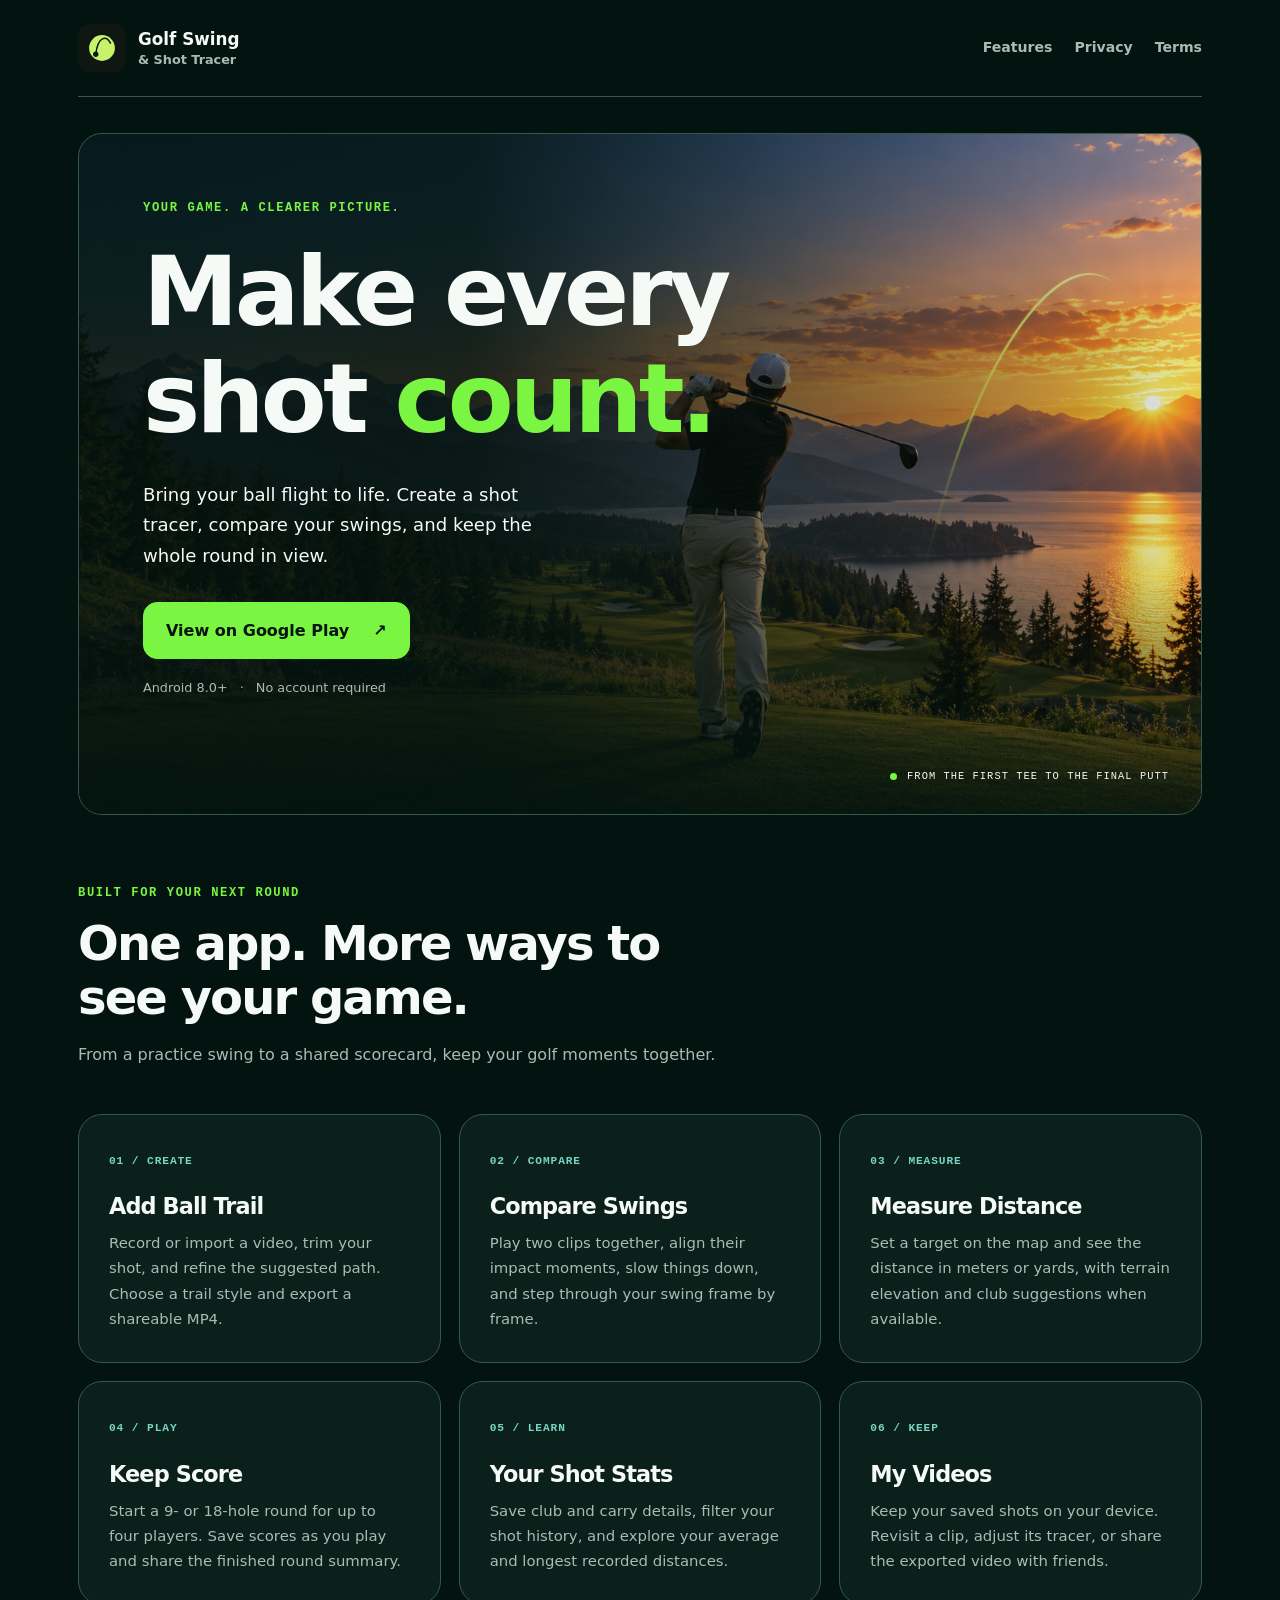
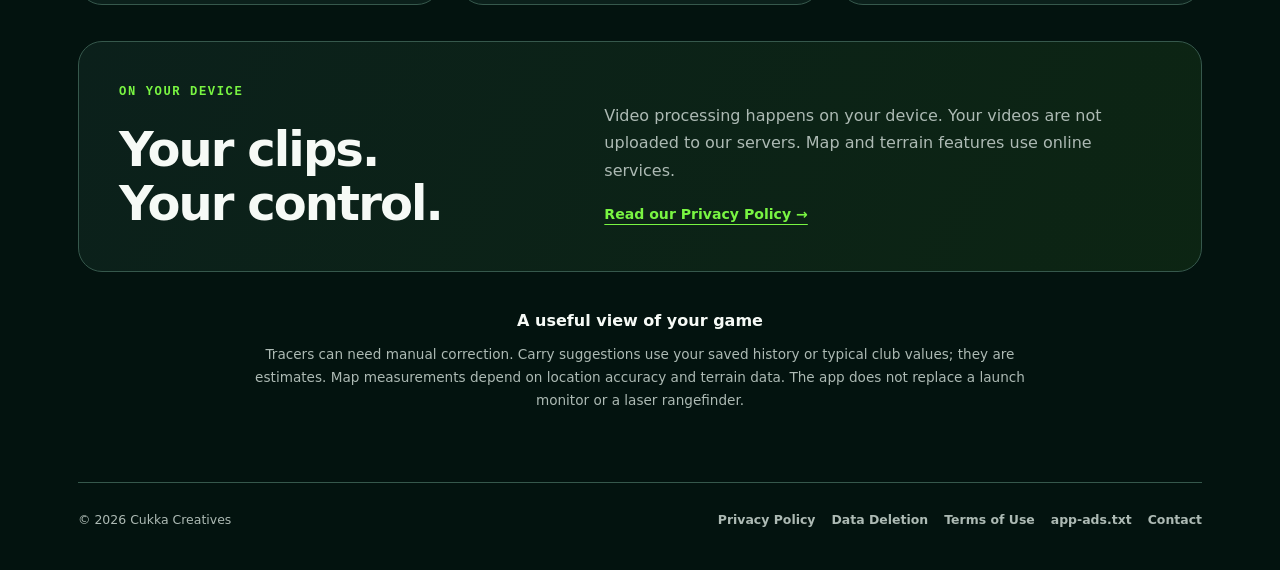
==== index.html @ a3d9badd "Add files via upload" ====
<!doctype html>
<html lang="en">
<head>
  <meta charset="utf-8" />
  <meta name="viewport" content="width=device-width, initial-scale=1" />
  <meta name="description" content="Trace your golf shots, compare swings, measure map distances, and keep your scorecard with Golf Swing &amp; Shot Tracer for Android." />
  <meta name="theme-color" content="#03130f" />
  <title>Golf Swing &amp; Shot Tracer — Make every shot count</title>
  <link rel="icon" type="image/svg+xml" href="./logo.svg" />
  <link rel="stylesheet" href="./styles.css" />
</head>
<body>
  <a class="skip-link" href="#main">Skip to content</a>
  <header class="site-header">
    <a class="brand" href="./" aria-label="Golf Swing &amp; Shot Tracer home">
      <img src="./logo.svg" alt="" width="48" height="48" />
      <span>Golf Swing <span class="brand-subtitle">&amp; Shot Tracer</span></span>
    </a>
    <nav aria-label="Main navigation">
      <a href="#features">Features</a>
      <a href="./privacy-policy.html">Privacy</a>
      <a href="./terms-of-use.html">Terms</a>
    </nav>
  </header>
  <main id="main">
    <section class="hero" aria-labelledby="hero-title">
      <div class="hero-copy">
        <p class="eyebrow">YOUR GAME. A CLEARER PICTURE.</p>
        <h1 id="hero-title">Make every<br />shot <span>count.</span></h1>
        <p class="lede">Bring your ball flight to life. Create a shot tracer, compare your swings, and keep the whole round in view.</p>
        <a class="button" href="https://play.google.com/store/apps/details?id=com.cukkacreatives.golf.shot.swing.trace">View on Google Play <span aria-hidden="true">↗</span></a>
        <p class="hero-note">Android 8.0+ <span aria-hidden="true">·</span> No account required</p>
      </div>
      <div class="hero-caption" aria-hidden="true"><span class="live-dot"></span> FROM THE FIRST TEE TO THE FINAL PUTT</div>
    </section>
    <section class="intro" aria-labelledby="features-title">
      <p class="eyebrow">BUILT FOR YOUR NEXT ROUND</p>
      <h2 id="features-title">One app. More ways to see your game.</h2>
      <p>From a practice swing to a shared scorecard, keep your golf moments together.</p>
    </section>
    <section class="feature-grid" id="features" aria-label="App features">
      <article><span class="feature-number">01 / CREATE</span><h3>Add Ball Trail</h3><p>Record or import a video, trim your shot, and refine the suggested path. Choose a trail style and export a shareable MP4.</p></article>
      <article><span class="feature-number">02 / COMPARE</span><h3>Compare Swings</h3><p>Play two clips together, align their impact moments, slow things down, and step through your swing frame by frame.</p></article>
      <article><span class="feature-number">03 / MEASURE</span><h3>Measure Distance</h3><p>Set a target on the map and see the distance in meters or yards, with terrain elevation and club suggestions when available.</p></article>
      <article><span class="feature-number">04 / PLAY</span><h3>Keep Score</h3><p>Start a 9- or 18-hole round for up to four players. Save scores as you play and share the finished round summary.</p></article>
      <article><span class="feature-number">05 / LEARN</span><h3>Your Shot Stats</h3><p>Save club and carry details, filter your shot history, and explore your average and longest recorded distances.</p></article>
      <article><span class="feature-number">06 / KEEP</span><h3>My Videos</h3><p>Keep your saved shots on your device. Revisit a clip, adjust its tracer, or share the exported video with friends.</p></article>
    </section>
    <section class="notice" aria-labelledby="privacy-title">
      <div><p class="eyebrow">ON YOUR DEVICE</p><h2 id="privacy-title">Your clips.<br />Your control.</h2></div>
      <div><p>Video processing happens on your device. Your videos are not uploaded to our servers. Map and terrain features use online services.</p><a href="./privacy-policy.html">Read our Privacy Policy <span aria-hidden="true">→</span></a></div>
    </section>
    <section class="accuracy-note" aria-labelledby="accuracy-title">
      <h2 id="accuracy-title">A useful view of your game</h2>
      <p>Tracers can need manual correction. Carry suggestions use your saved history or typical club values; they are estimates. Map measurements depend on location accuracy and terrain data. The app does not replace a launch monitor or a laser rangefinder.</p>
    </section>
  </main>
  <footer>
    <p>© 2026 Cukka Creatives</p>
    <nav aria-label="Footer navigation">
      <a href="./privacy-policy.html">Privacy Policy</a>
      <a href="./privacy-policy.html#data-deletion">Data Deletion</a>
      <a href="./terms-of-use.html">Terms of Use</a>
      <a href="./app-ads.txt">app-ads.txt</a>
      <a href="mailto:cukkacreatives@gmail.com">Contact</a>
    </nav>
  </footer>
</body>
</html>
---- styles.css ----
:root {
  color-scheme: dark;
  /* Shared palette matches the Android app's ui/theme/Color.kt. */
  --background: #03130f;
  --surface: #0b201b;
  --surface-raised: #20372c;
  --ink: #f6faf6;
  --muted: #adbab4;
  --accent: #79f542;
  --secondary: #77d5c3;
  --line: #36584c;
  --on-accent: var(--background);
  --scrim: rgb(3 19 15 / 88%);
  --scrim-light: rgb(3 19 15 / 8%);
  --accent-wash: rgb(121 245 66 / 8%);
  --radius-card: 24px;
  --radius-button: 14px;
  --radius-icon: 12px;
  --radius-pill: 999px;
  --font-body: ui-sans-serif, system-ui, -apple-system, BlinkMacSystemFont, "Segoe UI", sans-serif;
  --font-label: ui-monospace, SFMono-Regular, Menlo, Consolas, monospace;
  --font-weight-body: 400;
  --font-weight-label: 650;
  --font-weight-heading: 800;
  --content-width: 1180px;
}
* { box-sizing: border-box; }
html { background: var(--background); scroll-padding-top: 24px; }
body { max-width: var(--content-width); min-height: 100vh; margin: 0 auto; padding: 0 28px; color: var(--ink); background: var(--background); font-family: var(--font-body); font-weight: var(--font-weight-body); line-height: 1.7; }
a { color: var(--accent); text-underline-offset: 5px; }
a:hover { color: var(--secondary); }
a:focus-visible { outline: 3px solid var(--secondary); outline-offset: 5px; border-radius: var(--radius-icon); }
.skip-link { position: absolute; z-index: 10; top: 12px; left: 12px; padding: 12px 20px; background: var(--surface); transform: translateY(-180%); }
.skip-link:focus { transform: translateY(0); }
.site-header { display: flex; justify-content: space-between; align-items: center; gap: 24px; padding: 24px 0; border-bottom: 1px solid var(--line); }
.brand { display: inline-flex; gap: 12px; align-items: center; color: var(--ink); text-decoration: none; font-size: 1.05rem; font-weight: var(--font-weight-heading); line-height: 1.35; }
.brand img { display: block; border-radius: var(--radius-icon); }
.brand-subtitle { display: block; font-size: .8rem; font-weight: var(--font-weight-label); color: var(--muted); }
nav { display: flex; flex-wrap: wrap; gap: 22px; }
nav a { font-size: .88rem; font-weight: var(--font-weight-label); color: var(--muted); text-decoration: none; }
nav a:hover, nav a[aria-current="page"] { color: var(--accent); }
main { padding: 36px 0 56px; }
.hero { position: relative; isolation: isolate; display: flex; align-items: center; min-height: 650px; padding: clamp(28px, 5vw, 66px); border: 1px solid var(--line); border-radius: var(--radius-card); overflow: hidden; background: var(--surface); }
.hero::before { position: absolute; inset: 0; z-index: -2; content: ""; background: url("./hero.png") center / cover no-repeat; }
.hero::after { position: absolute; inset: 0; z-index: -1; content: ""; background: linear-gradient(90deg, var(--scrim) 0%, var(--scrim) 35%, var(--scrim-light) 100%), linear-gradient(0deg, var(--scrim), transparent 35%); }
.hero-copy { max-width: 590px; padding-bottom: 38px; }
.eyebrow { margin: 0 0 20px; color: var(--accent); font-family: var(--font-label); font-weight: var(--font-weight-label); font-size: .76rem; letter-spacing: .13em; }
h1, h2, h3 { font-weight: var(--font-weight-heading); line-height: 1.12; letter-spacing: -.04em; overflow-wrap: break-word; }
h1 { margin: 0; font-size: clamp(3.2rem, 7.5vw, 6rem); }
h1 span { color: var(--accent); }
.lede { max-width: 440px; margin: 26px 0 30px; color: var(--ink); font-size: 1.13rem; }
.button { display: inline-flex; align-items: center; justify-content: center; gap: 24px; min-height: 52px; padding: 14px 22px; border: 1px solid var(--accent); border-radius: var(--radius-button); background: var(--accent); color: var(--on-accent); text-decoration: none; font-weight: var(--font-weight-heading); }
.button:hover { background: var(--secondary); border-color: var(--secondary); color: var(--on-accent); }
.hero-note { color: var(--muted); font-size: .8rem; margin-top: 18px; }
.hero-note span { padding: 0 8px; }
.hero-caption { position: absolute; bottom: 28px; right: 32px; display: flex; align-items: center; gap: 10px; color: var(--ink); font-family: var(--font-label); font-size: .65rem; letter-spacing: .1em; }
.live-dot { width: 7px; height: 7px; flex-shrink: 0; border-radius: var(--radius-pill); background: var(--accent); }
.intro { max-width: 660px; padding: 68px 0 30px; }
.intro .eyebrow { margin-bottom: 14px; }
.intro h2 { font-size: clamp(2rem, 4vw, 3rem); margin: 0 0 16px; }
.intro p:last-child, .feature-grid p, .notice p:not(.eyebrow), .accuracy-note p { color: var(--muted); }
.feature-grid { display: grid; grid-template-columns: repeat(3, minmax(0, 1fr)); gap: 18px; }
.feature-grid article { padding: 30px; border: 1px solid var(--line); border-radius: var(--radius-card); background: var(--surface); }
.feature-number { color: var(--secondary); font-family: var(--font-label); font-size: .7rem; font-weight: var(--font-weight-label); letter-spacing: .08em; }
.feature-grid h3 { font-size: 1.4rem; margin: 22px 0 12px; }
.feature-grid p { margin: 0; font-size: .93rem; }
.notice { display: grid; grid-template-columns: minmax(0, .8fr) minmax(0, 1fr); align-items: center; gap: 40px; padding: 40px; margin-top: 36px; border: 1px solid var(--line); border-radius: var(--radius-card); background: linear-gradient(120deg, var(--surface), var(--accent-wash)); }
.notice h2 { font-size: clamp(2rem, 4vw, 3rem); margin: 0; }
.notice a { font-size: .88rem; font-weight: var(--font-weight-label); }
.accuracy-note { max-width: 820px; margin: 40px auto 0; text-align: center; }
.accuracy-note h2 { font-size: 1rem; letter-spacing: 0; }
.accuracy-note p { font-size: .85rem; }
footer { display: flex; align-items: flex-start; justify-content: space-between; gap: 24px; padding: 26px 0 40px; border-top: 1px solid var(--line); color: var(--muted); font-size: .78rem; }
footer p { margin: 0; white-space: nowrap; }
footer nav { gap: 16px; }
footer a { font-size: .78rem; }
.legal { max-width: 820px; margin: 0 auto; padding-top: 56px; padding-bottom: 64px; }
.legal h1 { font-size: clamp(2.6rem, 7vw, 4.5rem); margin-bottom: 24px; }
.legal .updated { color: var(--muted); font-size: .88rem; }
.legal h2 { margin: 36px 0 16px; padding-bottom: 12px; border-bottom: 1px solid var(--line); font-size: 1.28rem; letter-spacing: -.02em; }
.legal p, .legal li { color: var(--muted); }
.legal strong { color: var(--ink); }
.legal li + li { margin-top: 10px; }
.legal a { overflow-wrap: anywhere; }
.legal-summary { padding: 22px 26px; margin: 28px 0; background: var(--surface); border: 1px solid var(--line); border-radius: var(--radius-card); }
.legal-summary p { margin: 0; }
@media (max-width: 900px) {
  .feature-grid { grid-template-columns: repeat(2, minmax(0, 1fr)); }
  .hero::after { background: linear-gradient(90deg, var(--scrim) 0%, var(--scrim) 55%, var(--scrim-light) 100%); }
  footer { flex-direction: column; gap: 14px; }
}
@media (max-width: 600px) {
  body { padding: 0 18px; }
  .site-header { flex-direction: column; align-items: flex-start; gap: 18px; padding: 20px 0; }
  main { padding-top: 24px; }
  .hero { min-height: 580px; align-items: flex-start; padding: 34px 24px; }
  .hero-copy { padding-bottom: 48px; }
  .hero::before { background-position: 65% center; }
  .hero::after { background: linear-gradient(180deg, var(--scrim) 0%, var(--scrim) 65%, var(--scrim-light) 100%); }
  h1 { font-size: clamp(2.5rem, 11vw, 4rem); }
  .lede { font-size: 1rem; }
  .button { gap: 14px; padding: 14px 16px; font-size: .9rem; }
  .hero-caption { left: 24px; right: 24px; font-size: .58rem; }
  .intro { padding-top: 44px; }
  .feature-grid, .notice { grid-template-columns: 1fr; }
  .feature-grid article, .notice { padding: 26px; }
  .notice { gap: 16px; }
  .legal { padding-top: 34px; }
  .legal ul { padding-left: 22px; }
}
@media (prefers-reduced-motion: no-preference) {
  .button { transition: background-color 150ms ease, border-color 150ms ease; }
}
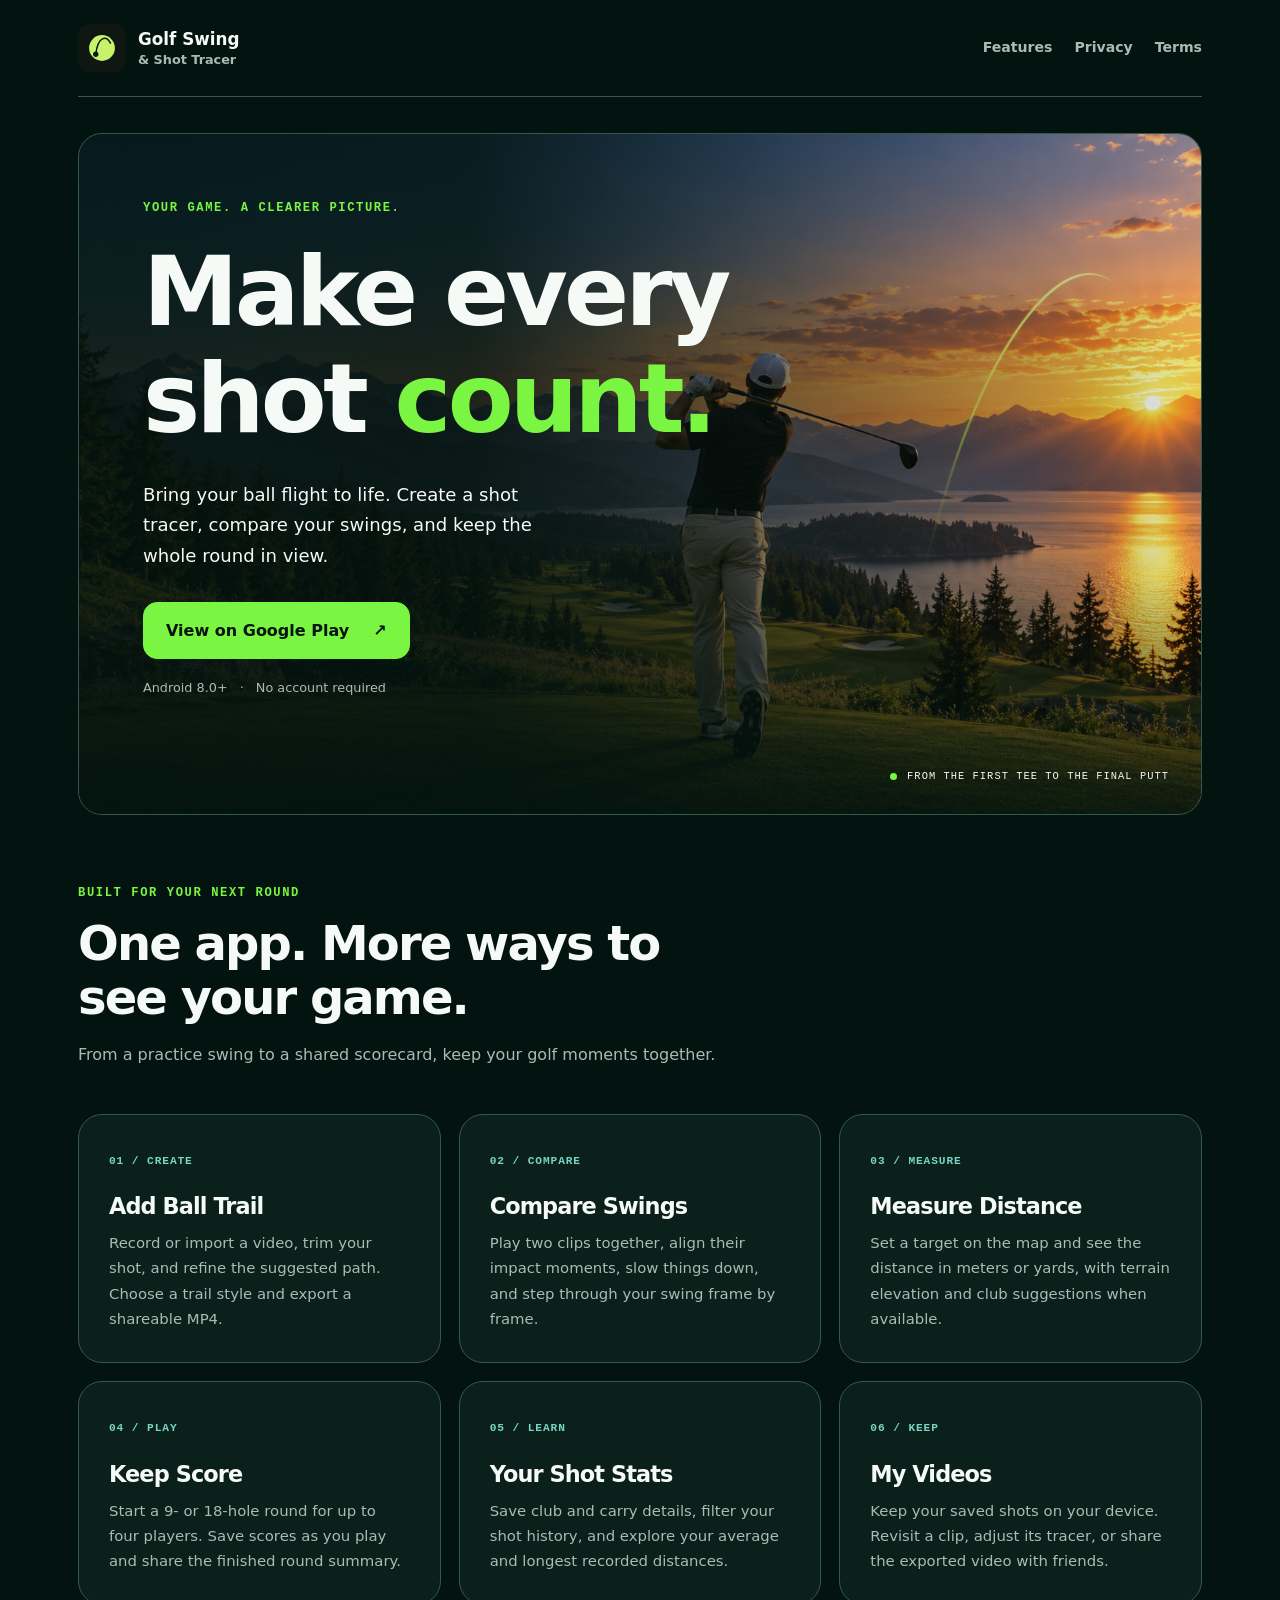
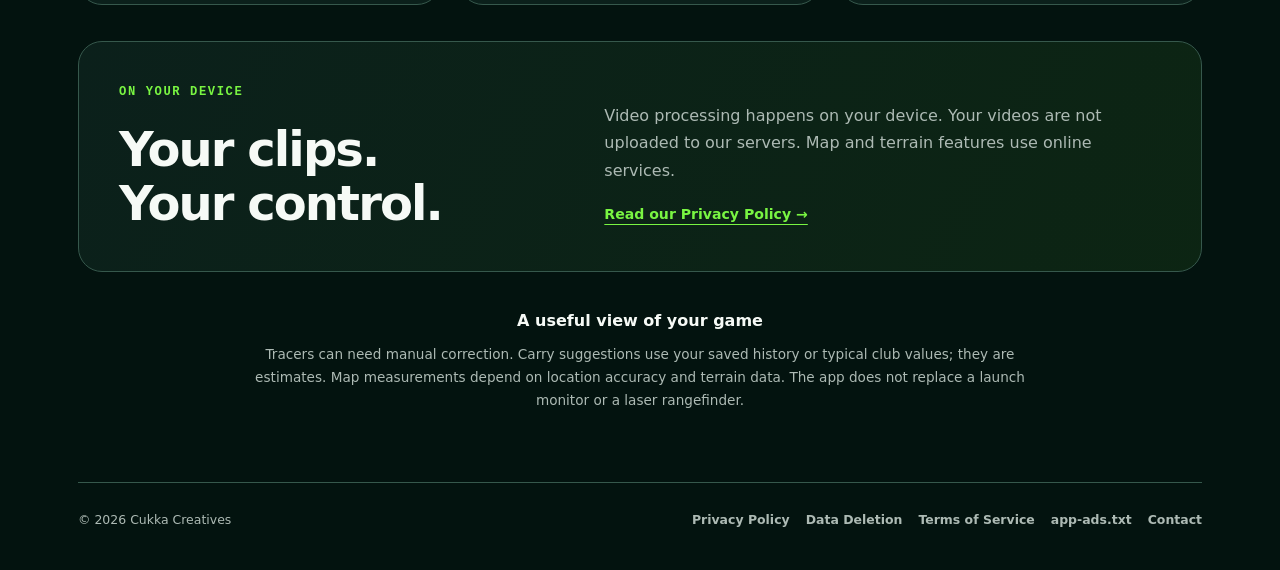
==== commit 7d044a2a: "Add files via upload" ====
--- a/index.html
+++ b/index.html
@@ -19,7 +19,7 @@
     <nav aria-label="Main navigation">
       <a href="#features">Features</a>
       <a href="./privacy-policy.html">Privacy</a>
-      <a href="./terms-of-use.html">Terms</a>
+      <a href="./terms-of-service.html">Terms</a>
     </nav>
   </header>
   <main id="main">
@@ -60,7 +60,7 @@
     <nav aria-label="Footer navigation">
       <a href="./privacy-policy.html">Privacy Policy</a>
       <a href="./privacy-policy.html#data-deletion">Data Deletion</a>
-      <a href="./terms-of-use.html">Terms of Use</a>
+      <a href="./terms-of-service.html">Terms of Service</a>
       <a href="./app-ads.txt">app-ads.txt</a>
       <a href="mailto:cukkacreatives@gmail.com">Contact</a>
     </nav>
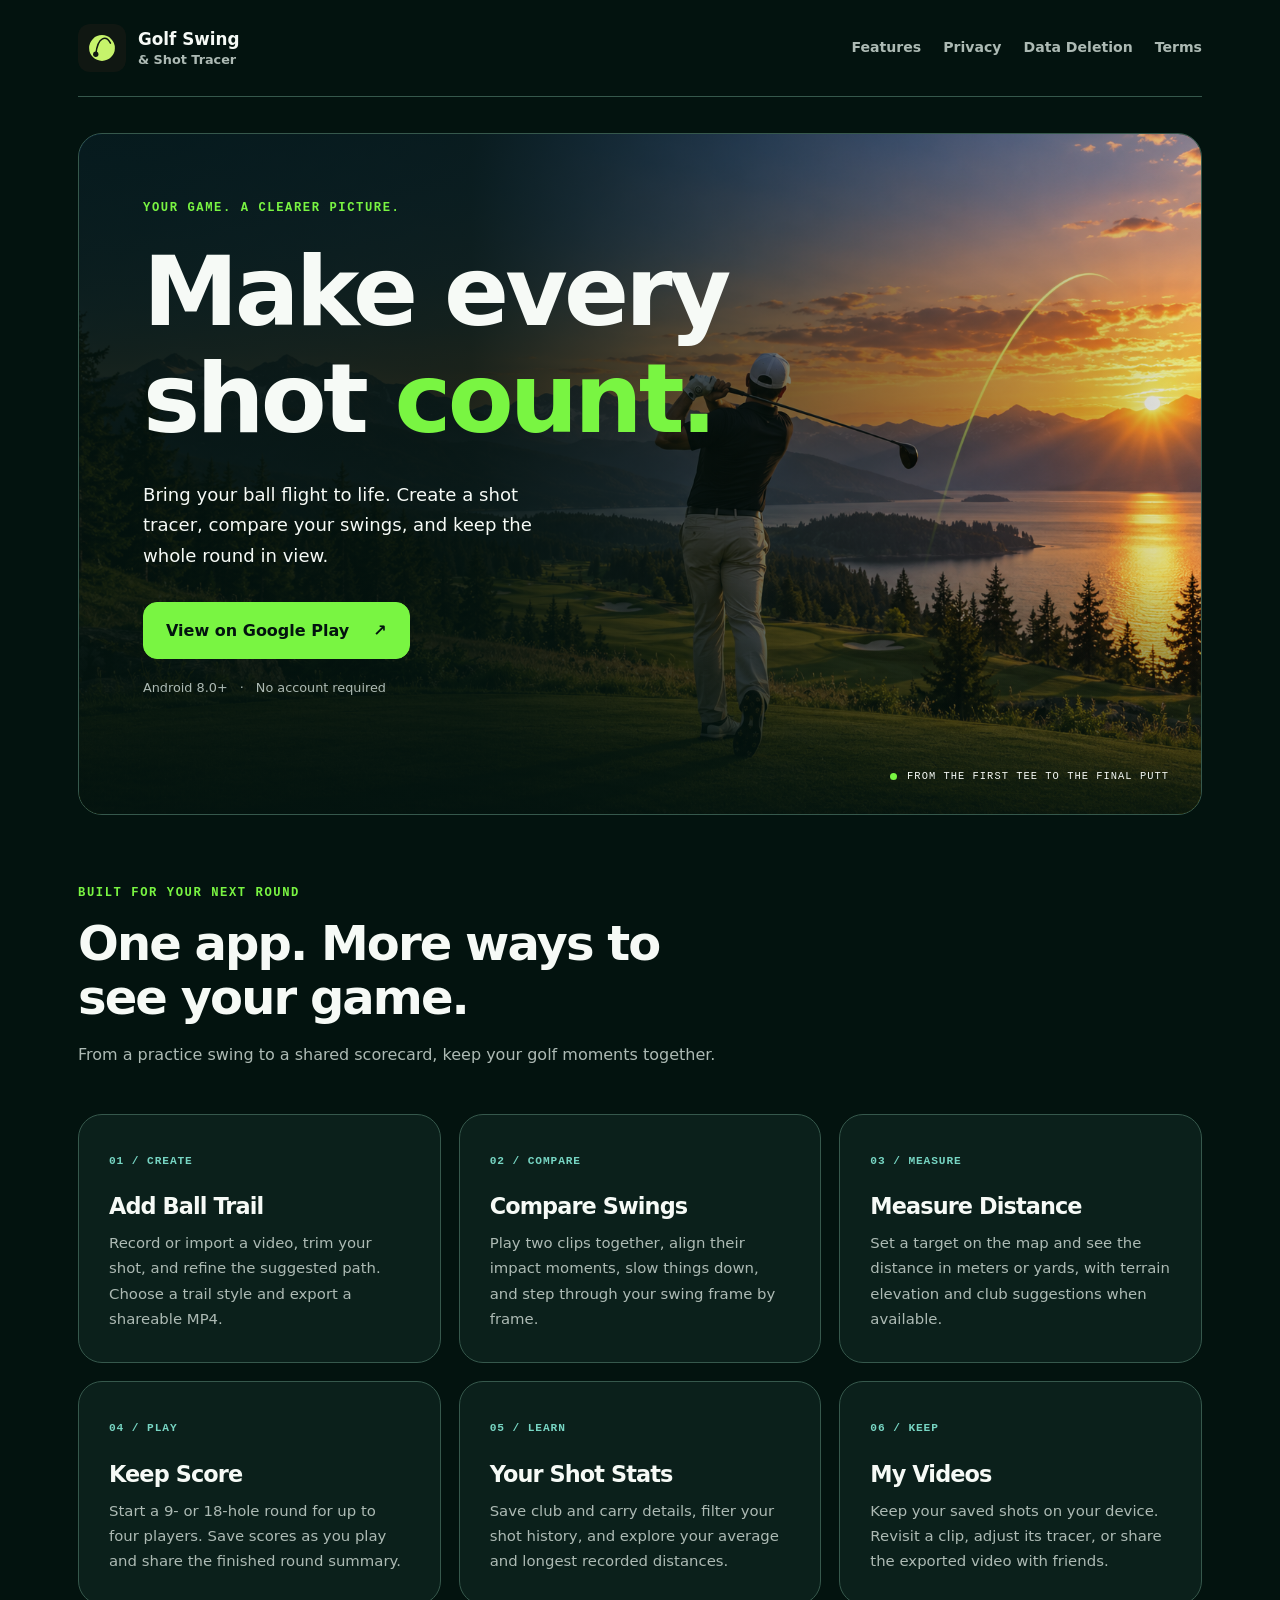
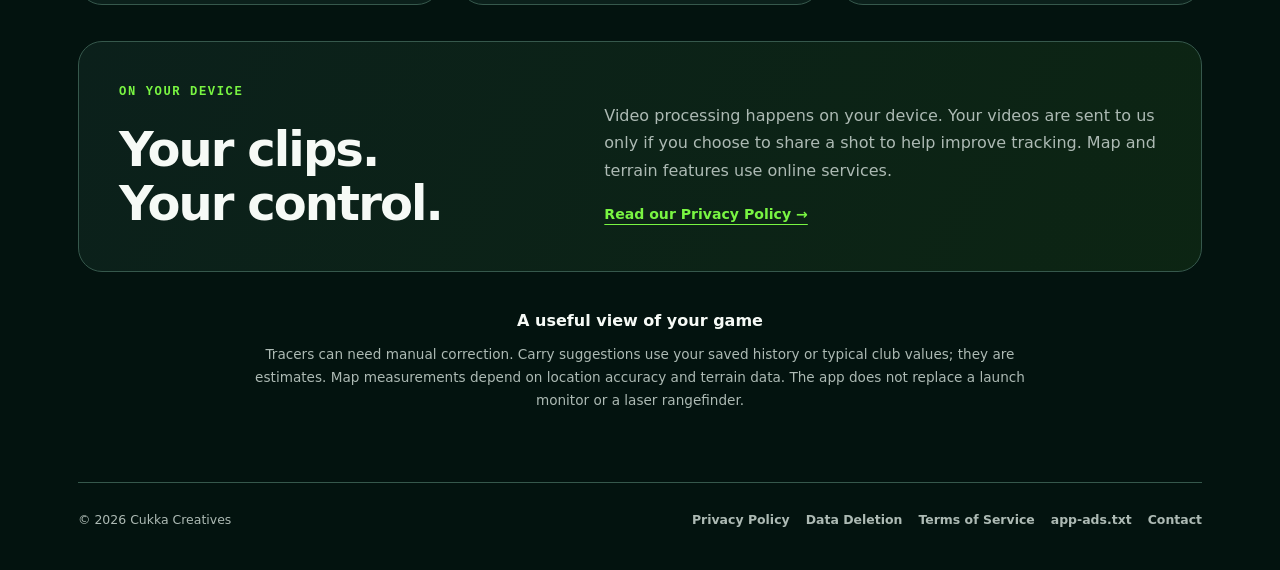
==== commit 85960cc2: "Add files via upload" ====
--- a/index.html
+++ b/index.html
@@ -19,6 +19,7 @@
     <nav aria-label="Main navigation">
       <a href="#features">Features</a>
       <a href="./privacy-policy.html">Privacy</a>
+      <a href="./data-deletion.html">Data Deletion</a>
       <a href="./terms-of-service.html">Terms</a>
     </nav>
   </header>
@@ -48,7 +49,7 @@
     </section>
     <section class="notice" aria-labelledby="privacy-title">
       <div><p class="eyebrow">ON YOUR DEVICE</p><h2 id="privacy-title">Your clips.<br />Your control.</h2></div>
-      <div><p>Video processing happens on your device. Your videos are not uploaded to our servers. Map and terrain features use online services.</p><a href="./privacy-policy.html">Read our Privacy Policy <span aria-hidden="true">→</span></a></div>
+      <div><p>Video processing happens on your device. Your videos are sent to us only if you choose to share a shot to help improve tracking. Map and terrain features use online services.</p><a href="./privacy-policy.html">Read our Privacy Policy <span aria-hidden="true">→</span></a></div>
     </section>
     <section class="accuracy-note" aria-labelledby="accuracy-title">
       <h2 id="accuracy-title">A useful view of your game</h2>
@@ -59,7 +60,7 @@
     <p>© 2026 Cukka Creatives</p>
     <nav aria-label="Footer navigation">
       <a href="./privacy-policy.html">Privacy Policy</a>
-      <a href="./privacy-policy.html#data-deletion">Data Deletion</a>
+      <a href="./data-deletion.html">Data Deletion</a>
       <a href="./terms-of-service.html">Terms of Service</a>
       <a href="./app-ads.txt">app-ads.txt</a>
       <a href="mailto:cukkacreatives@gmail.com">Contact</a>
